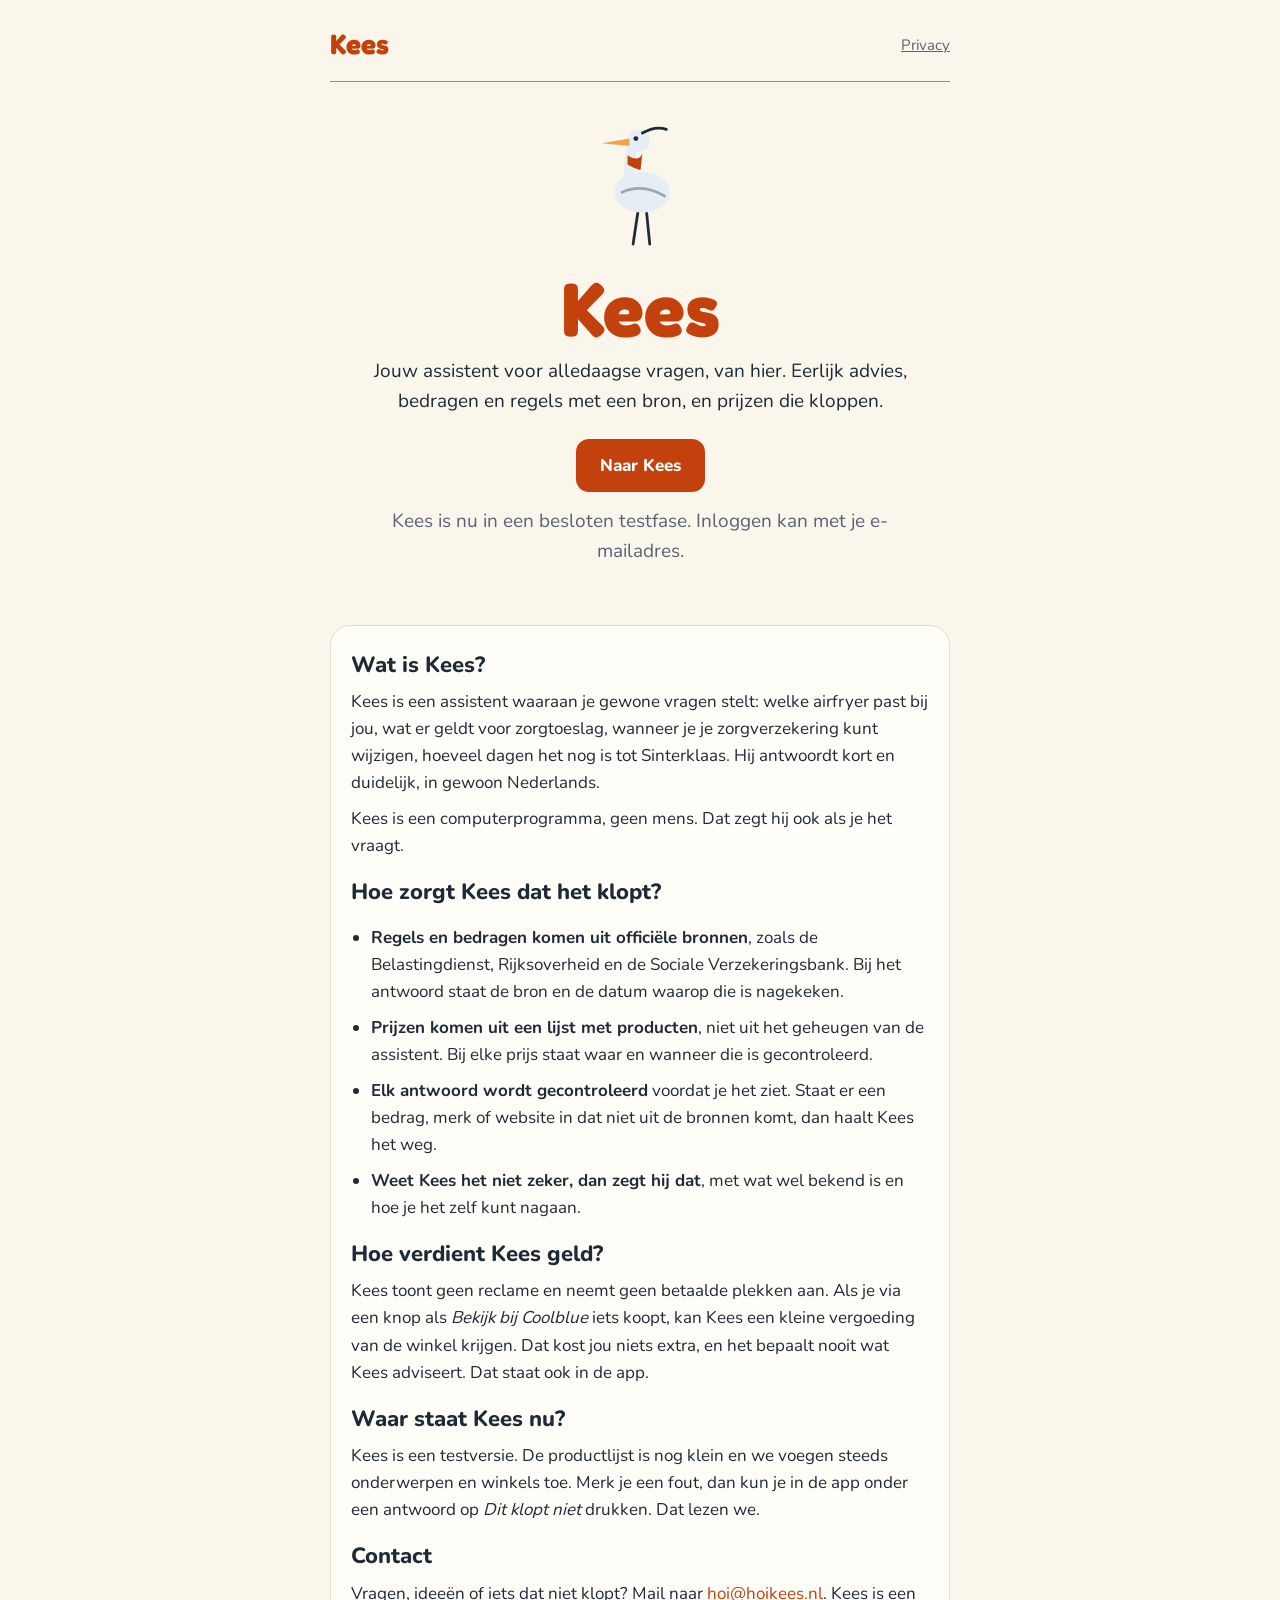
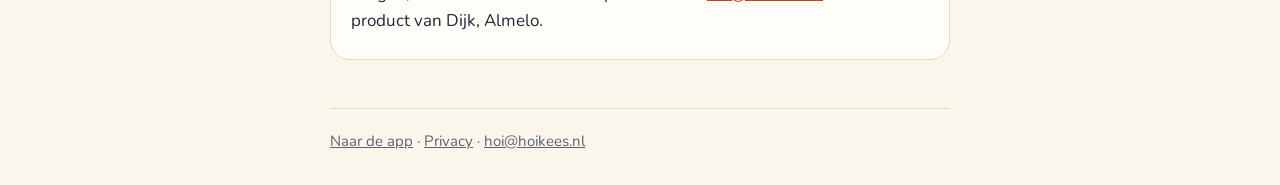
==== index.html @ beee8f16 "Nieuwe hoikees.nl: uitleg over Kees, privacypagina, eigen lettertypen Co-Authored-By: Claude Sonnet " ====
<!doctype html>
<html lang="nl">
<head>
<meta charset="utf-8">
<meta name="viewport" content="width=device-width, initial-scale=1">
<!-- Awin -->
<meta name="awin" content="Awin">
<link rel="icon" href="favicon.svg" type="image/svg+xml">
<link rel="apple-touch-icon" href="apple-touch-icon.png">
<link rel="preload" href="fonts/fredoka-700.woff2" as="font" type="font/woff2" crossorigin>
<link rel="stylesheet" href="style.css">
<title>Kees · jouw assistent voor alledaagse vragen</title>
<meta name="description" content="Kees is een assistent voor alledaagse vragen in Nederland: eerlijk advies, bedragen en regels met bron, en prijzen die kloppen. Nu in een besloten testfase.">
<meta property="og:title" content="Kees, klaar is Kees">
<meta property="og:description" content="Een assistent voor alledaagse vragen in Nederland. Eerlijk advies, altijd met bron.">
<meta property="og:type" content="website">
<meta property="og:url" content="https://hoikees.nl/">
<meta name="theme-color" content="#FBF6EC">
</head>
<body>
<div class="wrap">
<header class="top">
  <a class="kees-naam" href="/">Kees</a>
  <nav aria-label="Menu"><a href="privacy.html">Privacy</a></nav>
</header>
<div class="horizon"></div>

<main>
<section class="hero">
  <svg role="img" aria-label="Kees de reiger" viewBox="0 0 120 140" width="111" height="130">
    <path class="legs" d="M58 96 L52 136 M66 96 L70 136" stroke-width="3" stroke-linecap="round"/>
    <ellipse cx="62" cy="80" rx="30" ry="22" fill="#E6EDF4"/>
    <path d="M40 80 Q62 70 86 84" stroke="#9AA6B4" stroke-width="3" fill="none" stroke-linecap="round"/>
    <path d="M50 66 Q44 40 56 26" stroke="#E6EDF4" stroke-width="12" fill="none" stroke-linecap="round"/>
    <circle cx="58" cy="24" r="12" fill="#E6EDF4"/>
    <path class="legs" d="M62 16 Q76 8 88 12" stroke-width="3" fill="none" stroke-linecap="round"/>
    <path d="M48 22 L18 27 L48 30 Z" fill="#F4A24A"/>
    <circle cx="55" cy="22" r="2.6" fill="#1F2A37"/>
    <path d="M46 40 Q58 48 62 38 L60 56 Q52 54 46 50 Z" fill="#C2410C"/>
  </svg>
  <h1>Kees</h1>
  <p>Jouw assistent voor alledaagse vragen, van hier. Eerlijk advies, bedragen en regels met een bron, en prijzen die kloppen.</p>
  <a class="knop" href="https://app.hoikees.nl">Naar Kees</a>
  <p class="klein" style="margin-top:14px">Kees is nu in een besloten testfase. Inloggen kan met je e-mailadres.</p>
</section>

<section class="kaart">
  <h2>Wat is Kees?</h2>
  <p>Kees is een assistent waaraan je gewone vragen stelt: welke airfryer past bij jou, wat er geldt voor zorgtoeslag, wanneer je je zorgverzekering kunt wijzigen, hoeveel dagen het nog is tot Sinterklaas. Hij antwoordt kort en duidelijk, in gewoon Nederlands.</p>
  <p>Kees is een computerprogramma, geen mens. Dat zegt hij ook als je het vraagt.</p>

  <h2>Hoe zorgt Kees dat het klopt?</h2>
  <ul>
    <li><strong>Regels en bedragen komen uit officiële bronnen</strong>, zoals de Belastingdienst, Rijksoverheid en de Sociale Verzekeringsbank. Bij het antwoord staat de bron en de datum waarop die is nagekeken.</li>
    <li><strong>Prijzen komen uit een lijst met producten</strong>, niet uit het geheugen van de assistent. Bij elke prijs staat waar en wanneer die is gecontroleerd.</li>
    <li><strong>Elk antwoord wordt gecontroleerd</strong> voordat je het ziet. Staat er een bedrag, merk of website in dat niet uit de bronnen komt, dan haalt Kees het weg.</li>
    <li><strong>Weet Kees het niet zeker, dan zegt hij dat</strong>, met wat wel bekend is en hoe je het zelf kunt nagaan.</li>
  </ul>

  <h2>Hoe verdient Kees geld?</h2>
  <p>Kees toont geen reclame en neemt geen betaalde plekken aan. Als je via een knop als <em>Bekijk bij Coolblue</em> iets koopt, kan Kees een kleine vergoeding van de winkel krijgen. Dat kost jou niets extra, en het bepaalt nooit wat Kees adviseert. Dat staat ook in de app.</p>

  <h2>Waar staat Kees nu?</h2>
  <p>Kees is een testversie. De productlijst is nog klein en we voegen steeds onderwerpen en winkels toe. Merk je een fout, dan kun je in de app onder een antwoord op <em>Dit klopt niet</em> drukken. Dat lezen we.</p>

  <h2>Contact</h2>
  <p>Vragen, ideeën of iets dat niet klopt? Mail naar <a href="mailto:hoi@hoikees.nl">hoi@hoikees.nl</a>. Kees is een product van Dijk, Almelo.</p>
</section>
</main>

<footer>
  <a href="https://app.hoikees.nl">Naar de app</a> · <a href="privacy.html">Privacy</a> · <a href="mailto:hoi@hoikees.nl">hoi@hoikees.nl</a>
</footer>
</div>
</body>
</html>
---- style.css ----
@font-face{font-family:Nunito;font-weight:400;font-display:swap;src:url(fonts/nunito-400.woff2) format("woff2")}
@font-face{font-family:Nunito;font-weight:700;font-display:swap;src:url(fonts/nunito-700.woff2) format("woff2")}
@font-face{font-family:Nunito;font-weight:800;font-display:swap;src:url(fonts/nunito-800.woff2) format("woff2")}
@font-face{font-family:Fredoka;font-weight:700;font-display:swap;src:url(fonts/fredoka-700.woff2) format("woff2")}
:root{--oranje:#C2410C;--creme:#FBF6EC;--inkt:#1F2A37;--groen:#3F7D58;--grijs:#5A6273;--lijn:#E5DCC8;--kaart:#FFFDF8;--rand:#8A8470;--poot:#1F2A37;--knoptekst:#fff}
@media (prefers-color-scheme:dark){:root{--oranje:#F07A3C;--creme:#141B24;--inkt:#F3ECDD;--groen:#7CC49A;--grijs:#A9B1BE;--lijn:#2C3846;--kaart:#1B2430;--rand:#6F7F93;--poot:#E6EDF4;--knoptekst:#141B24}}
*{box-sizing:border-box}
body{margin:0;background:var(--creme);color:var(--inkt);font-family:Nunito,system-ui,sans-serif;font-size:17px;line-height:1.6}
a{color:var(--oranje)}
a:focus-visible,.knop:focus-visible{outline:3px solid var(--oranje);outline-offset:3px}
.wrap{max-width:660px;margin:0 auto;padding:0 20px}
.kees-naam{font-family:Fredoka,Nunito,sans-serif;font-weight:700;color:var(--oranje)}
header.top{display:flex;align-items:center;justify-content:space-between;padding:22px 0 0}
header.top .kees-naam{font-size:28px;text-decoration:none}
header.top nav a{font-size:15px;color:var(--grijs)}
.horizon{height:1px;background:var(--inkt);opacity:.5;margin:14px 0 0}
.hero{text-align:center;padding:36px 0 8px}
.hero svg{height:130px;width:auto}
h1{font-family:Fredoka,Nunito,sans-serif;font-weight:700;font-size:clamp(46px,11vw,76px);line-height:1;margin:14px 0 10px;color:var(--oranje)}
.hero p{font-size:19px;margin:0 auto 22px;max-width:30em}
.knop{display:inline-block;background:var(--oranje);color:var(--knoptekst);font-weight:800;text-decoration:none;border-radius:13px;padding:13px 24px}
.klein{font-size:15px;color:var(--grijs)}
h2{font-weight:800;font-size:22px;line-height:1.25;margin:2em 0 .4em}
p,li{margin:.5em 0}
ul{padding-left:1.2em}
.kaart{background:var(--kaart);border:1px solid var(--lijn);border-radius:20px;padding:6px 20px 16px;margin-top:28px}
.kaart h2{margin-top:.9em}
.groen{color:var(--groen);font-weight:700}
footer{margin-top:48px;padding:20px 0 32px;border-top:1px solid var(--lijn);font-size:15px;color:var(--grijs)}
footer a{color:inherit}
.legs{stroke:var(--poot)}
@media (prefers-reduced-motion:no-preference){.hero svg{animation:zweef 3s ease-in-out infinite}@keyframes zweef{50%{transform:translateY(-5px)}}}
article h1{font-family:Nunito,system-ui,sans-serif;font-weight:800;font-size:32px;line-height:1.2;color:var(--inkt);margin:28px 0 6px}
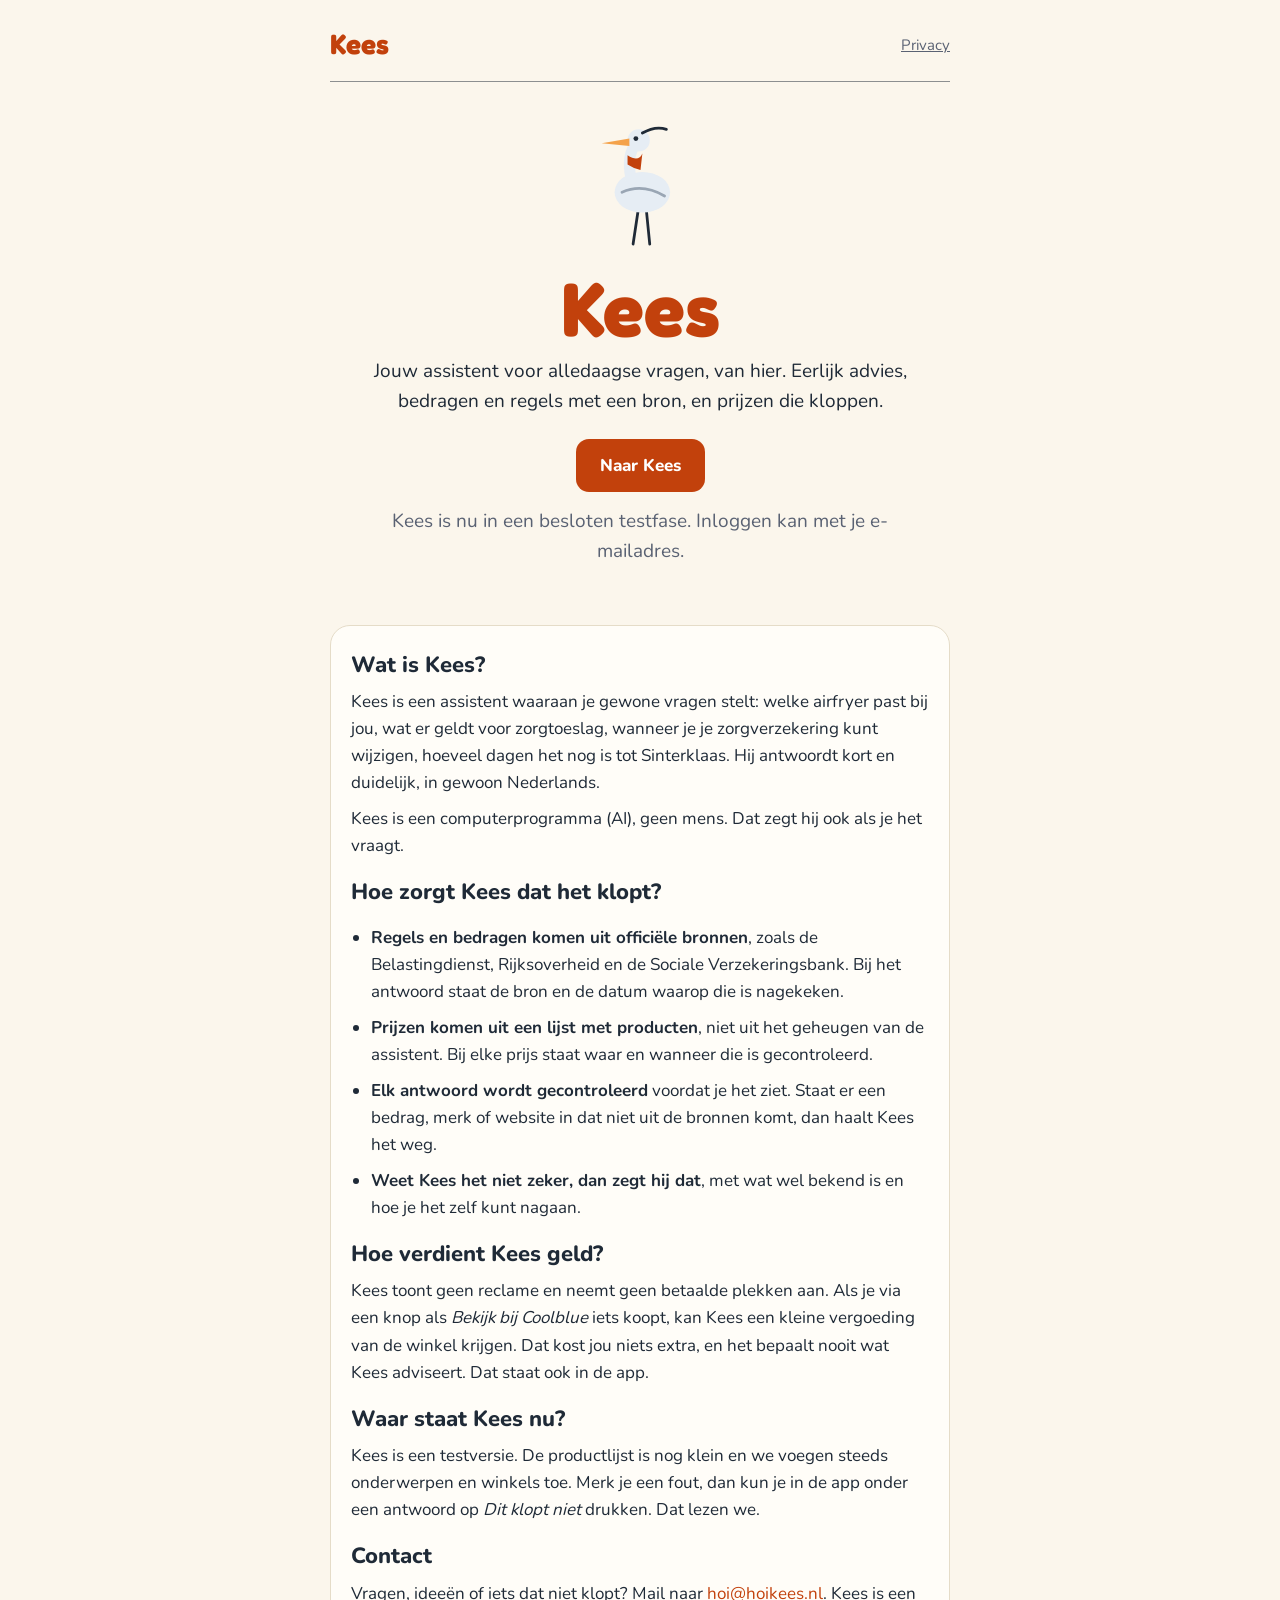
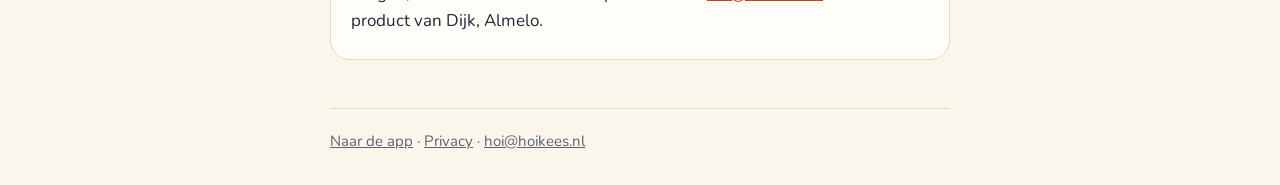
==== commit 6ab1ab0a: "Deelvoorbeeld met plaatje en AI-vermelding Co-Authored-By: Claude Sonnet 5.5 <noreply@anthropic.com>" ====
--- a/index.html
+++ b/index.html
@@ -15,6 +15,11 @@
 <meta property="og:description" content="Een assistent voor alledaagse vragen in Nederland. Eerlijk advies, altijd met bron.">
 <meta property="og:type" content="website">
 <meta property="og:url" content="https://hoikees.nl/">
+<meta property="og:image" content="https://hoikees.nl/og.png">
+<meta property="og:image:width" content="1200">
+<meta property="og:image:height" content="630">
+<meta property="og:image:alt" content="Kees de reiger">
+<meta name="twitter:card" content="summary_large_image">
 <meta name="theme-color" content="#FBF6EC">
 </head>
 <body>
@@ -47,7 +52,7 @@
 <section class="kaart">
   <h2>Wat is Kees?</h2>
   <p>Kees is een assistent waaraan je gewone vragen stelt: welke airfryer past bij jou, wat er geldt voor zorgtoeslag, wanneer je je zorgverzekering kunt wijzigen, hoeveel dagen het nog is tot Sinterklaas. Hij antwoordt kort en duidelijk, in gewoon Nederlands.</p>
-  <p>Kees is een computerprogramma, geen mens. Dat zegt hij ook als je het vraagt.</p>
+  <p>Kees is een computerprogramma (AI), geen mens. Dat zegt hij ook als je het vraagt.</p>
 
   <h2>Hoe zorgt Kees dat het klopt?</h2>
   <ul>
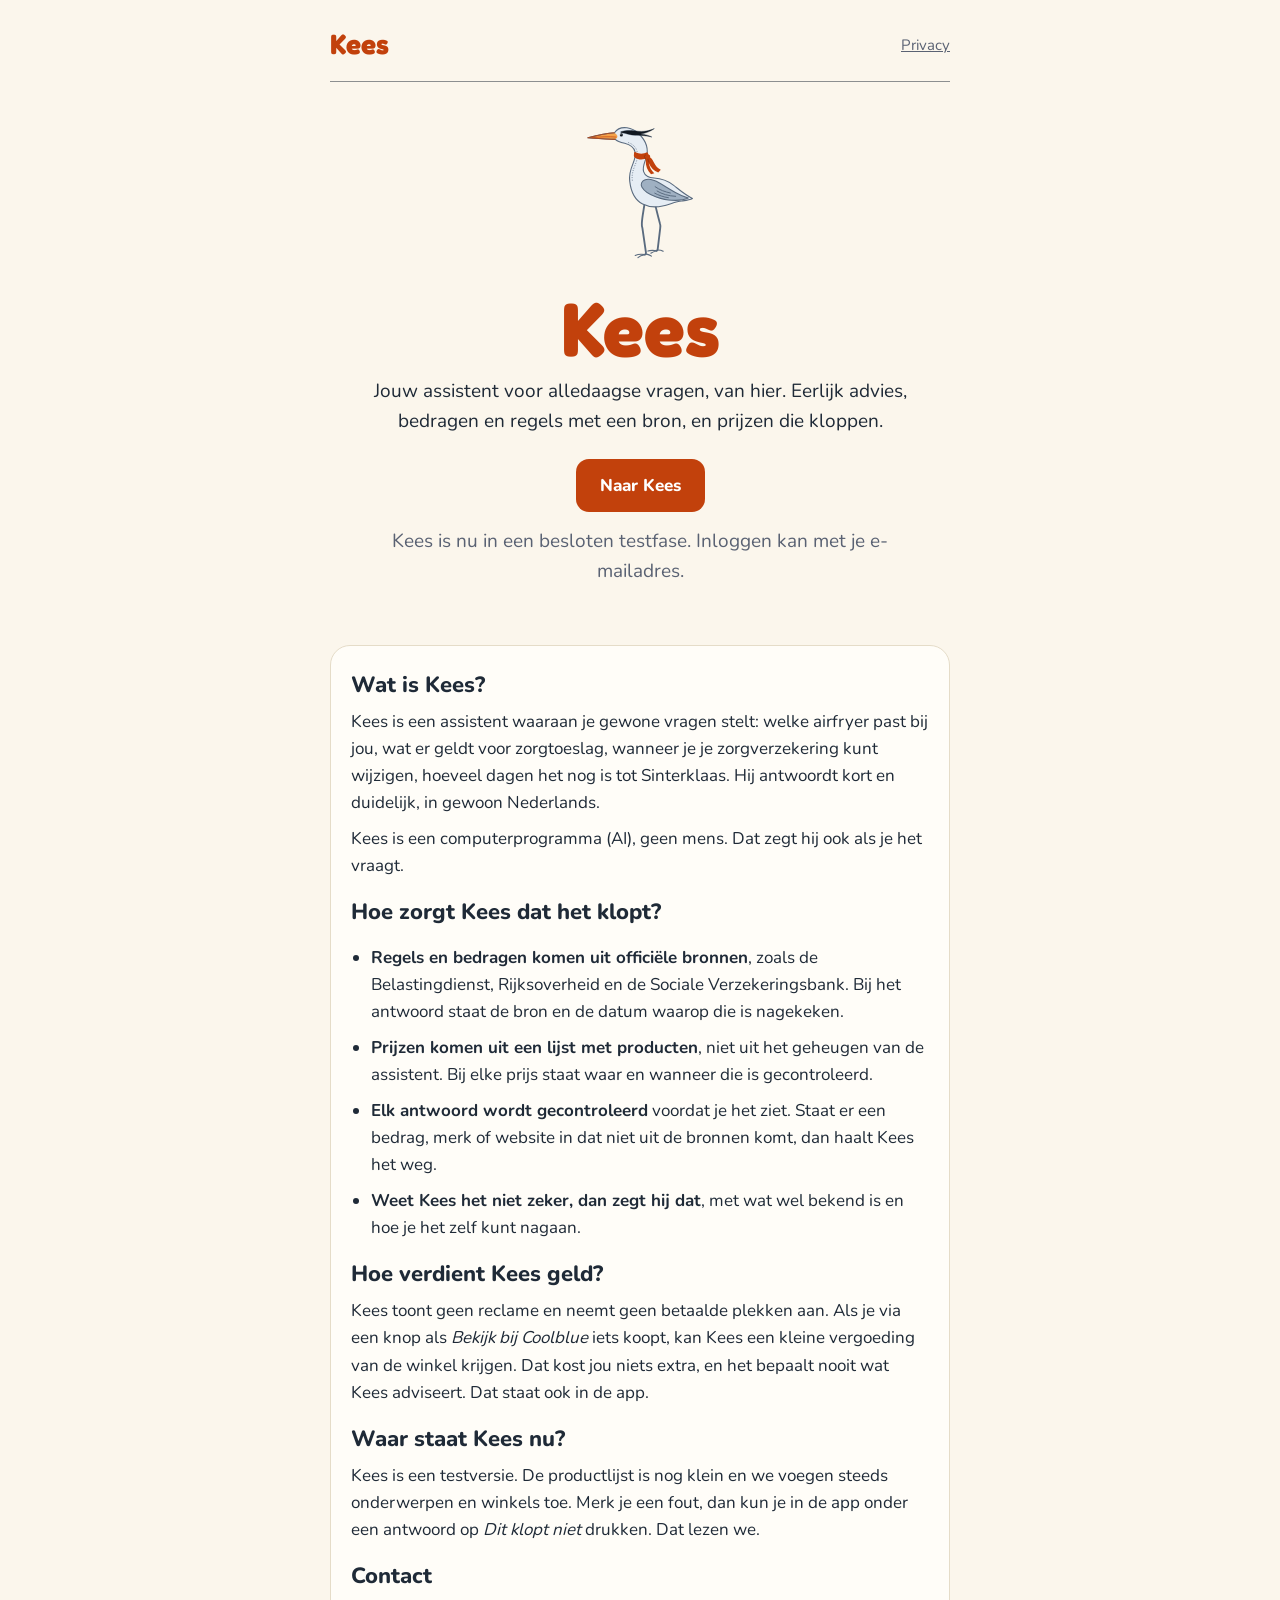
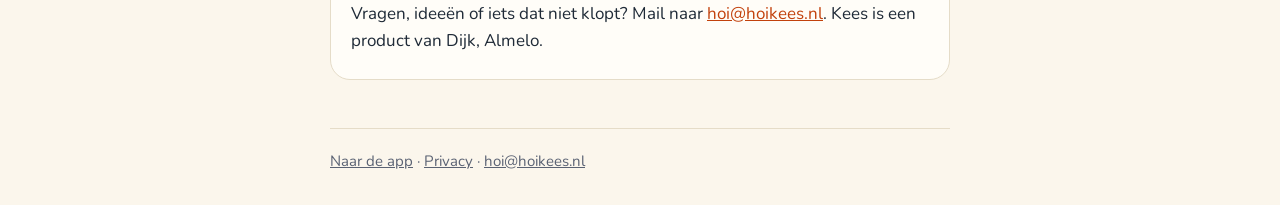
==== commit f3afa42a: "Nieuwe Kees-tekening op de site, nieuw deelplaatje en iconen Co-Authored-By: Claude Sonnet 5.5 <nore" ====
--- a/index.html
+++ b/index.html
@@ -32,17 +32,7 @@
 
 <main>
 <section class="hero">
-  <svg role="img" aria-label="Kees de reiger" viewBox="0 0 120 140" width="111" height="130">
-    <path class="legs" d="M58 96 L52 136 M66 96 L70 136" stroke-width="3" stroke-linecap="round"/>
-    <ellipse cx="62" cy="80" rx="30" ry="22" fill="#E6EDF4"/>
-    <path d="M40 80 Q62 70 86 84" stroke="#9AA6B4" stroke-width="3" fill="none" stroke-linecap="round"/>
-    <path d="M50 66 Q44 40 56 26" stroke="#E6EDF4" stroke-width="12" fill="none" stroke-linecap="round"/>
-    <circle cx="58" cy="24" r="12" fill="#E6EDF4"/>
-    <path class="legs" d="M62 16 Q76 8 88 12" stroke-width="3" fill="none" stroke-linecap="round"/>
-    <path d="M48 22 L18 27 L48 30 Z" fill="#F4A24A"/>
-    <circle cx="55" cy="22" r="2.6" fill="#1F2A37"/>
-    <path d="M46 40 Q58 48 62 38 L60 56 Q52 54 46 50 Z" fill="#C2410C"/>
-  </svg>
+  <img src="kees.svg" alt="Kees de reiger" width="127" height="150">
   <h1>Kees</h1>
   <p>Jouw assistent voor alledaagse vragen, van hier. Eerlijk advies, bedragen en regels met een bron, en prijzen die kloppen.</p>
   <a class="knop" href="https://app.hoikees.nl">Naar Kees</a>
--- a/style.css
+++ b/style.css
@@ -15,7 +15,7 @@
 header.top nav a{font-size:15px;color:var(--grijs)}
 .horizon{height:1px;background:var(--inkt);opacity:.5;margin:14px 0 0}
 .hero{text-align:center;padding:36px 0 8px}
-.hero svg{height:130px;width:auto}
+.hero img{height:150px;width:auto}
 h1{font-family:Fredoka,Nunito,sans-serif;font-weight:700;font-size:clamp(46px,11vw,76px);line-height:1;margin:14px 0 10px;color:var(--oranje)}
 .hero p{font-size:19px;margin:0 auto 22px;max-width:30em}
 .knop{display:inline-block;background:var(--oranje);color:var(--knoptekst);font-weight:800;text-decoration:none;border-radius:13px;padding:13px 24px}
@@ -29,5 +29,5 @@
 footer{margin-top:48px;padding:20px 0 32px;border-top:1px solid var(--lijn);font-size:15px;color:var(--grijs)}
 footer a{color:inherit}
 .legs{stroke:var(--poot)}
-@media (prefers-reduced-motion:no-preference){.hero svg{animation:zweef 3s ease-in-out infinite}@keyframes zweef{50%{transform:translateY(-5px)}}}
+@media (prefers-reduced-motion:no-preference){.hero img{animation:zweef 3s ease-in-out infinite}@keyframes zweef{50%{transform:translateY(-5px)}}}
 article h1{font-family:Nunito,system-ui,sans-serif;font-weight:800;font-size:32px;line-height:1.2;color:var(--inkt);margin:28px 0 6px}
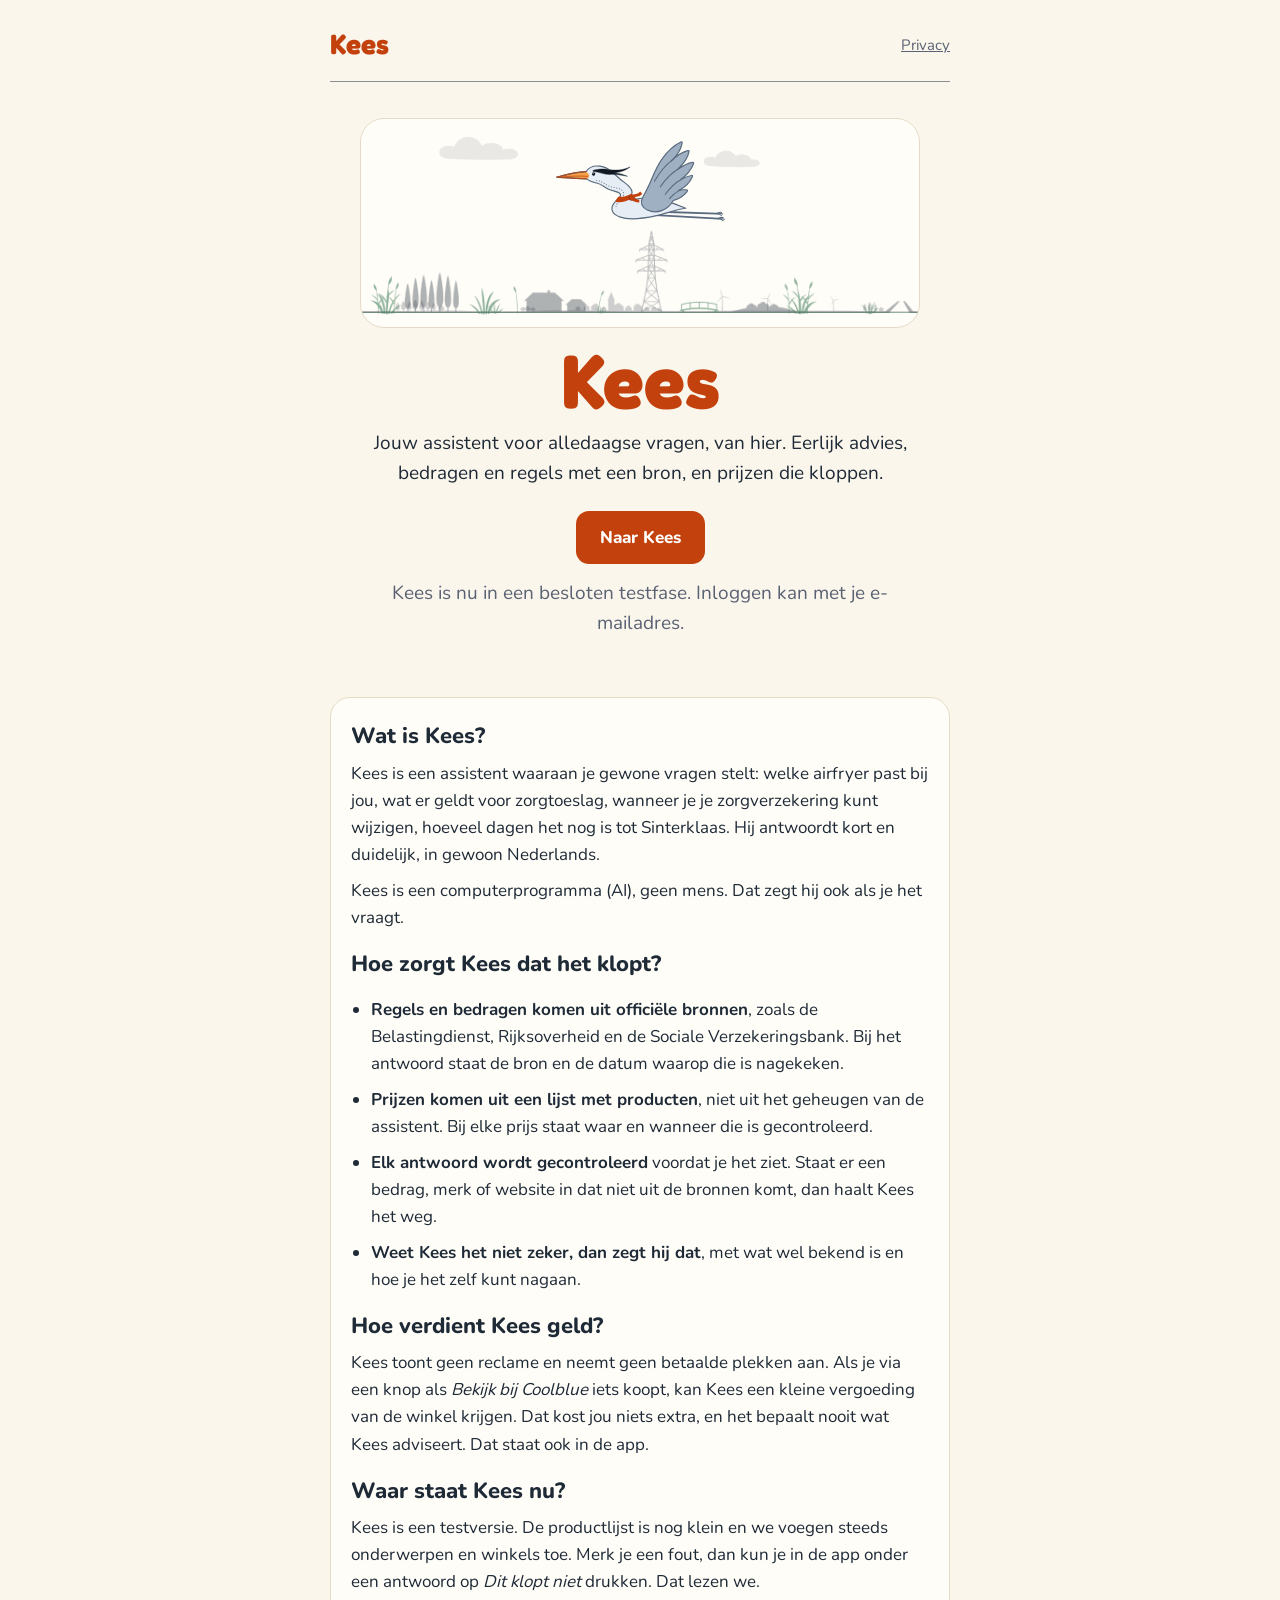
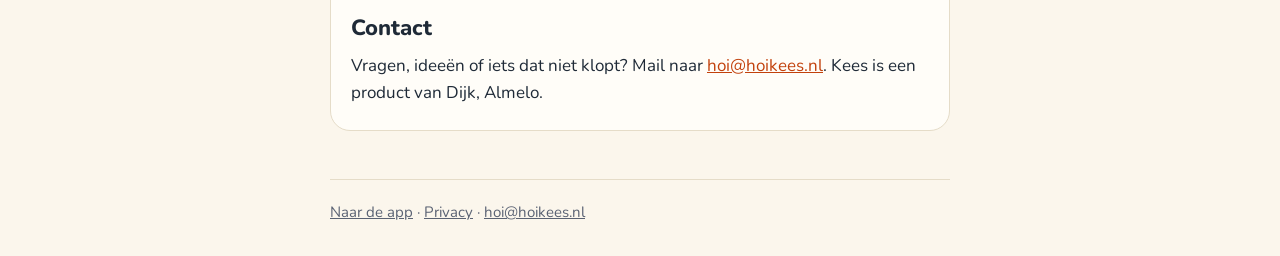
==== commit d46611a9: "Site: vliegende Kees door het polderlandschap als hoofdbeeld Co-Authored-By: Claude Sonnet 5.5 <nore" ====
--- a/index.html
+++ b/index.html
@@ -5,7 +5,7 @@
 <meta name="viewport" content="width=device-width, initial-scale=1">
 <!-- Awin -->
 <meta name="awin" content="Awin">
-<link rel="icon" href="favicon.svg" type="image/svg+xml">
+<link rel="icon" href="favicon-64.png" type="image/png" sizes="64x64">
 <link rel="apple-touch-icon" href="apple-touch-icon.png">
 <link rel="preload" href="fonts/fredoka-700.woff2" as="font" type="font/woff2" crossorigin>
 <link rel="stylesheet" href="style.css">
@@ -32,7 +32,125 @@
 
 <main>
 <section class="hero">
-  <img src="kees.svg" alt="Kees de reiger" width="127" height="150">
+  <div class="toneel" role="img" aria-label="Kees de reiger vliegt door een Nederlands polderlandschap">
+    <div class="laag laag-wolken" style="--plaatje:url(landschap/laag-wolken.png)"></div>
+    <div class="laag laag-ver" style="--plaatje:url(landschap/laag-ver.png)"></div>
+    <div class="laag laag-midden" style="--plaatje:url(landschap/laag-midden.png)"></div>
+    <div class="laag laag-voor" style="--plaatje:url(landschap/laag-voor.png)"></div>
+    <div class="vlieger"><svg aria-hidden="true" focusable="false" xmlns="http://www.w3.org/2000/svg" width="880" height="468" viewBox="0 -9 880 468"  >
+  
+  
+
+  <g id="kv-poten" fill="none" stroke="#5A6B7F" stroke-linecap="round" stroke-linejoin="round">
+    <path stroke-width="8.5" d="M529 365L796 374
+      M513 381L803 397"/>
+    <path stroke-width="5" d="M794 374C805 371 815 371 823 375
+      M794 374C805 375 812 378 817 382
+      M795 373C803 369 811 367 817 368
+      M801 397C814 395 823 396 831 400
+      M801 397C812 398 819 401 825 406
+      M802 396C810 392 819 390 825 392"/>
+  </g>
+
+  <defs>
+    <path id="kv-silhouet" d="M313 183
+      C297 168 277 157 254 154
+      C225 150 203 160 190 179
+      C156 180 100 192 54 205
+      C98 208 153 212 194 213
+      C205 225 223 229 242 233
+      C264 238 272 250 292 260
+      C316 272 343 270 349 284
+      C356 300 327 311 316 331
+      C300 357 316 379 349 390
+      C396 407 466 394 517 383
+      C563 373 609 354 652 349
+      C617 334 579 320 532 309
+      C481 297 440 301 409 309
+      C396 312 389 310 396 298
+      C407 281 405 266 393 252
+      C380 235 360 226 346 212
+      C333 200 329 198 313 183Z"/>
+  </defs>
+
+  <use href="#kv-silhouet" fill="#E6EDF4"/>
+  <path id="kv-snavel" transform="translate(0 -48)" fill="#F4A24A" d="M190 227
+    C156 228 100 240 54 253
+    C98 256 153 260 194 261
+    Q207 253 205 244
+    Q201 234 190 227Z"/>
+  <use href="#kv-silhouet" fill="none" stroke="#5A6B7F" stroke-width="5.5" stroke-linejoin="round"/>
+  <g transform="translate(0 -48)">
+    <path d="M190 227 C156 228 100 240 54 253 C98 256 153 260 194 261"
+      fill="none" stroke="#A64D26" stroke-width="5.5" stroke-linejoin="round"/>
+    <path d="M197 249 C160 246 115 248 76 252" fill="none" stroke="#C2410C" stroke-width="3.5" stroke-linecap="round"/>
+  </g>
+
+  <g class="vleugel"><path id="kv-vleugel" transform="translate(12 0)" fill="#9FB0C2" stroke="#5A6B7F" stroke-width="5.5" stroke-linejoin="round" d="M462 357
+    C437 346 428 323 439 302
+    C454 273 469 247 481 216
+    C496 180 510 148 533 117
+    C554 87 581 60 617 42
+    Q625 38 623 47
+    C619 73 598 106 573 130
+    C595 108 622 89 649 82
+    Q657 80 655 88
+    C649 118 629 144 603 168
+    C627 152 651 139 670 136
+    Q678 134 676 143
+    C664 174 643 197 617 216
+    C634 206 652 199 666 197
+    Q674 195 670 204
+    C658 231 633 254 607 267
+    C620 263 632 262 644 264
+    Q651 265 646 272
+    C629 294 607 306 582 313
+    C557 359 505 377 462 357Z"/>
+  <path id="kv-slagpennen" transform="translate(12 0)" fill="none" stroke="#5A6B7F" stroke-width="5" stroke-linecap="round" d="M577 126C540 153 516 188 495 224
+    M608 165C574 186 545 216 522 250
+    M622 213C589 232 564 257 545 284
+    M612 265C591 277 576 290 565 304"/></g>
+
+  <path id="kv-nekstippels" fill="none" stroke="#5A6B7F" stroke-width="5" stroke-linecap="round" stroke-dasharray="0.1 12.5" d="M239 220
+    C266 223 278 240 301 248
+    C322 256 350 253 361 272
+    C372 293 352 304 338 322
+    Q329 332 329 344"/>
+
+  <g id="kv-kopdetails" transform="translate(698 57) scale(-1 1)">
+    <path id="kv-oogstreep-en-kuif" fill="#111820" stroke="#5A6B7F" stroke-width="3" stroke-linejoin="round" paint-order="stroke" d="M476 117
+      C456 111 432 108 407 112
+      C374 117 344 118 304 101
+      C324 116 349 125 375 128
+      C352 130 332 136 316 144
+      C346 138 371 134 396 135
+      C422 137 448 124 472 122
+      Q478 121 476 117 Z"/>
+    <circle id="kv-oog" cx="473" cy="133" r="7.8" fill="#111820"/>
+    <circle cx="475.1" cy="130.8" r="2.25" fill="#FFFFFF"/>
+  </g>
+
+  <g id="kv-sjaal" fill="#C2410C">
+    <path d="M397 291C413 278 429 287 441 271
+      L450 282C437 299 421 291 404 305Z
+      M398 297C414 299 420 310 437 309
+      L436 322C416 324 407 312 394 312Z"/>
+    <path d="M345 294C363 299 381 292 399 282
+      Q404 280 405 286L404 297
+      Q402 303 397 306
+      C379 317 352 324 331 320
+      Q325 319 326 314L337 299
+      Q340 294 345 294Z"/>
+    <path d="M391 288C399 284 409 286 413 292
+      C418 298 414 307 407 310
+      C398 314 390 310 387 304
+      Q383 294 391 288Z"/>
+    <path d="M390 290Q384 298 391 306 M412 301Q419 303 423 307"
+      fill="none" stroke="#803313" stroke-width="3.5" stroke-linecap="round"/>
+  </g>
+</svg>
+</div>
+  </div>
   <h1>Kees</h1>
   <p>Jouw assistent voor alledaagse vragen, van hier. Eerlijk advies, bedragen en regels met een bron, en prijzen die kloppen.</p>
   <a class="knop" href="https://app.hoikees.nl">Naar Kees</a>
--- a/style.css
+++ b/style.css
@@ -15,7 +15,7 @@
 header.top nav a{font-size:15px;color:var(--grijs)}
 .horizon{height:1px;background:var(--inkt);opacity:.5;margin:14px 0 0}
 .hero{text-align:center;padding:36px 0 8px}
-.hero img{height:150px;width:auto}
+
 h1{font-family:Fredoka,Nunito,sans-serif;font-weight:700;font-size:clamp(46px,11vw,76px);line-height:1;margin:14px 0 10px;color:var(--oranje)}
 .hero p{font-size:19px;margin:0 auto 22px;max-width:30em}
 .knop{display:inline-block;background:var(--oranje);color:var(--knoptekst);font-weight:800;text-decoration:none;border-radius:13px;padding:13px 24px}
@@ -29,5 +29,20 @@
 footer{margin-top:48px;padding:20px 0 32px;border-top:1px solid var(--lijn);font-size:15px;color:var(--grijs)}
 footer a{color:inherit}
 .legs{stroke:var(--poot)}
-@media (prefers-reduced-motion:no-preference){.hero img{animation:zweef 3s ease-in-out infinite}@keyframes zweef{50%{transform:translateY(-5px)}}}
+
 article h1{font-family:Nunito,system-ui,sans-serif;font-weight:800;font-size:32px;line-height:1.2;color:var(--inkt);margin:28px 0 6px}
+
+/* Kees vliegt door een polderlandschap: vier zwarte silhouetten als masker, zodat ze in licht en donker de juiste kleur krijgen. */
+.toneel{position:relative;height:210px;max-width:560px;margin:0 auto 6px;overflow:hidden;border-radius:24px;background:var(--kaart);border:1px solid var(--lijn)}
+.laag{position:absolute;left:0;bottom:0;--h:140px;height:var(--h);width:calc(100% + var(--h)*8);background:var(--inkt);-webkit-mask:var(--plaatje) repeat-x 0 0/auto 100%;mask:var(--plaatje) repeat-x 0 0/auto 100%;animation:schuif var(--duur) linear infinite;will-change:transform}
+.laag-wolken{--h:210px;--duur:260s;opacity:.10}
+.laag-ver{--duur:95s;opacity:.22}
+.laag-midden{--duur:46s;opacity:.36}
+.laag-voor{--duur:24s;opacity:.6;background:var(--groen)}
+.vlieger{position:absolute;left:50%;top:12px;width:190px;margin-left:-95px;animation:zweef 3s ease-in-out infinite}
+.vlieger svg{display:block;width:100%;height:auto}
+.vlieger .vleugel{transform-box:view-box;transform-origin:500px 349px;animation:klap .8s ease-in-out infinite alternate}
+@keyframes schuif{to{transform:translateX(calc(var(--h)*-8))}}
+@keyframes zweef{50%{transform:translateY(-6px)}}
+@keyframes klap{from{transform:rotate(-6deg)}to{transform:rotate(10deg)}}
+@media (prefers-reduced-motion:reduce){.laag,.vlieger,.vlieger .vleugel{animation:none}}
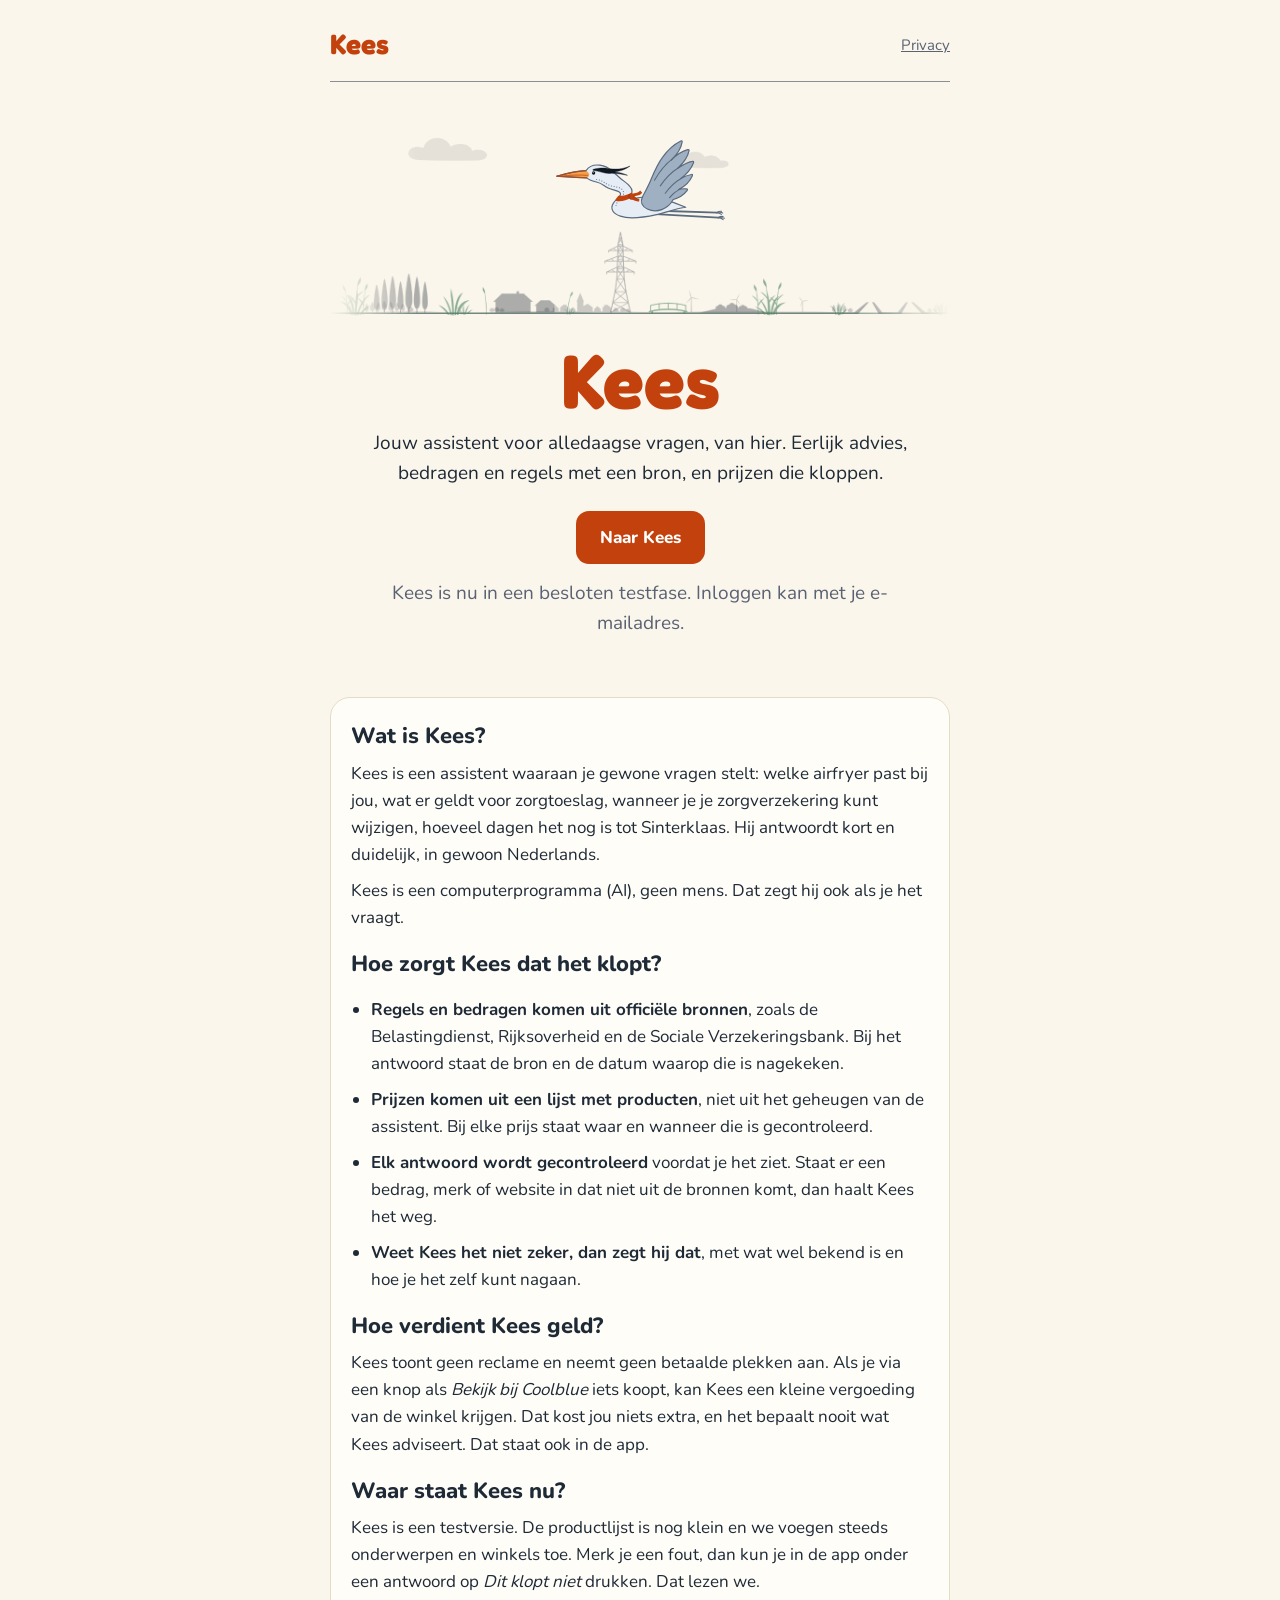
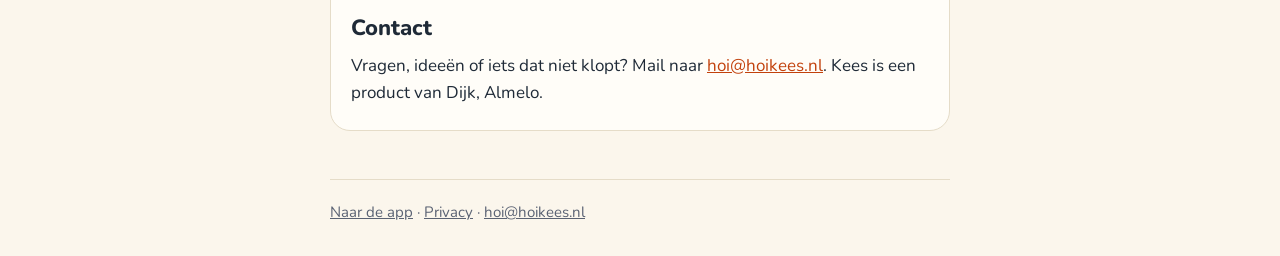
==== commit 6e78d853: "Site: versienummer op de stijl, zodat telefoons nieuwe stijlen meteen laden Co-Authored-By: Claude S" ====
--- a/index.html
+++ b/index.html
@@ -8,7 +8,7 @@
 <link rel="icon" href="favicon-64.png" type="image/png" sizes="64x64">
 <link rel="apple-touch-icon" href="apple-touch-icon.png">
 <link rel="preload" href="fonts/fredoka-700.woff2" as="font" type="font/woff2" crossorigin>
-<link rel="stylesheet" href="style.css">
+<link rel="stylesheet" href="style.css?v=2">
 <title>Kees · jouw assistent voor alledaagse vragen</title>
 <meta name="description" content="Kees is een assistent voor alledaagse vragen in Nederland: eerlijk advies, bedragen en regels met bron, en prijzen die kloppen. Nu in een besloten testfase.">
 <meta property="og:title" content="Kees, klaar is Kees">
--- a/style.css
+++ b/style.css
@@ -33,7 +33,7 @@
 article h1{font-family:Nunito,system-ui,sans-serif;font-weight:800;font-size:32px;line-height:1.2;color:var(--inkt);margin:28px 0 6px}
 
 /* Kees vliegt door een polderlandschap: vier zwarte silhouetten als masker, zodat ze in licht en donker de juiste kleur krijgen. */
-.toneel{position:relative;height:210px;max-width:560px;margin:0 auto 6px;overflow:hidden;border-radius:24px;background:var(--kaart);border:1px solid var(--lijn)}
+.toneel{position:relative;height:210px;max-width:660px;margin:0 auto 6px;overflow:hidden;-webkit-mask-image:linear-gradient(to right,transparent,#000 14%,#000 86%,transparent);mask-image:linear-gradient(to right,transparent,#000 14%,#000 86%,transparent)} /* geen kader: het landschap loopt aan de zijkanten zacht uit */
 .laag{position:absolute;left:0;bottom:0;--h:140px;height:var(--h);width:calc(100% + var(--h)*8);background:var(--inkt);-webkit-mask:var(--plaatje) repeat-x 0 0/auto 100%;mask:var(--plaatje) repeat-x 0 0/auto 100%;animation:schuif var(--duur) linear infinite;will-change:transform}
 .laag-wolken{--h:210px;--duur:260s;opacity:.10}
 .laag-ver{--duur:95s;opacity:.22}
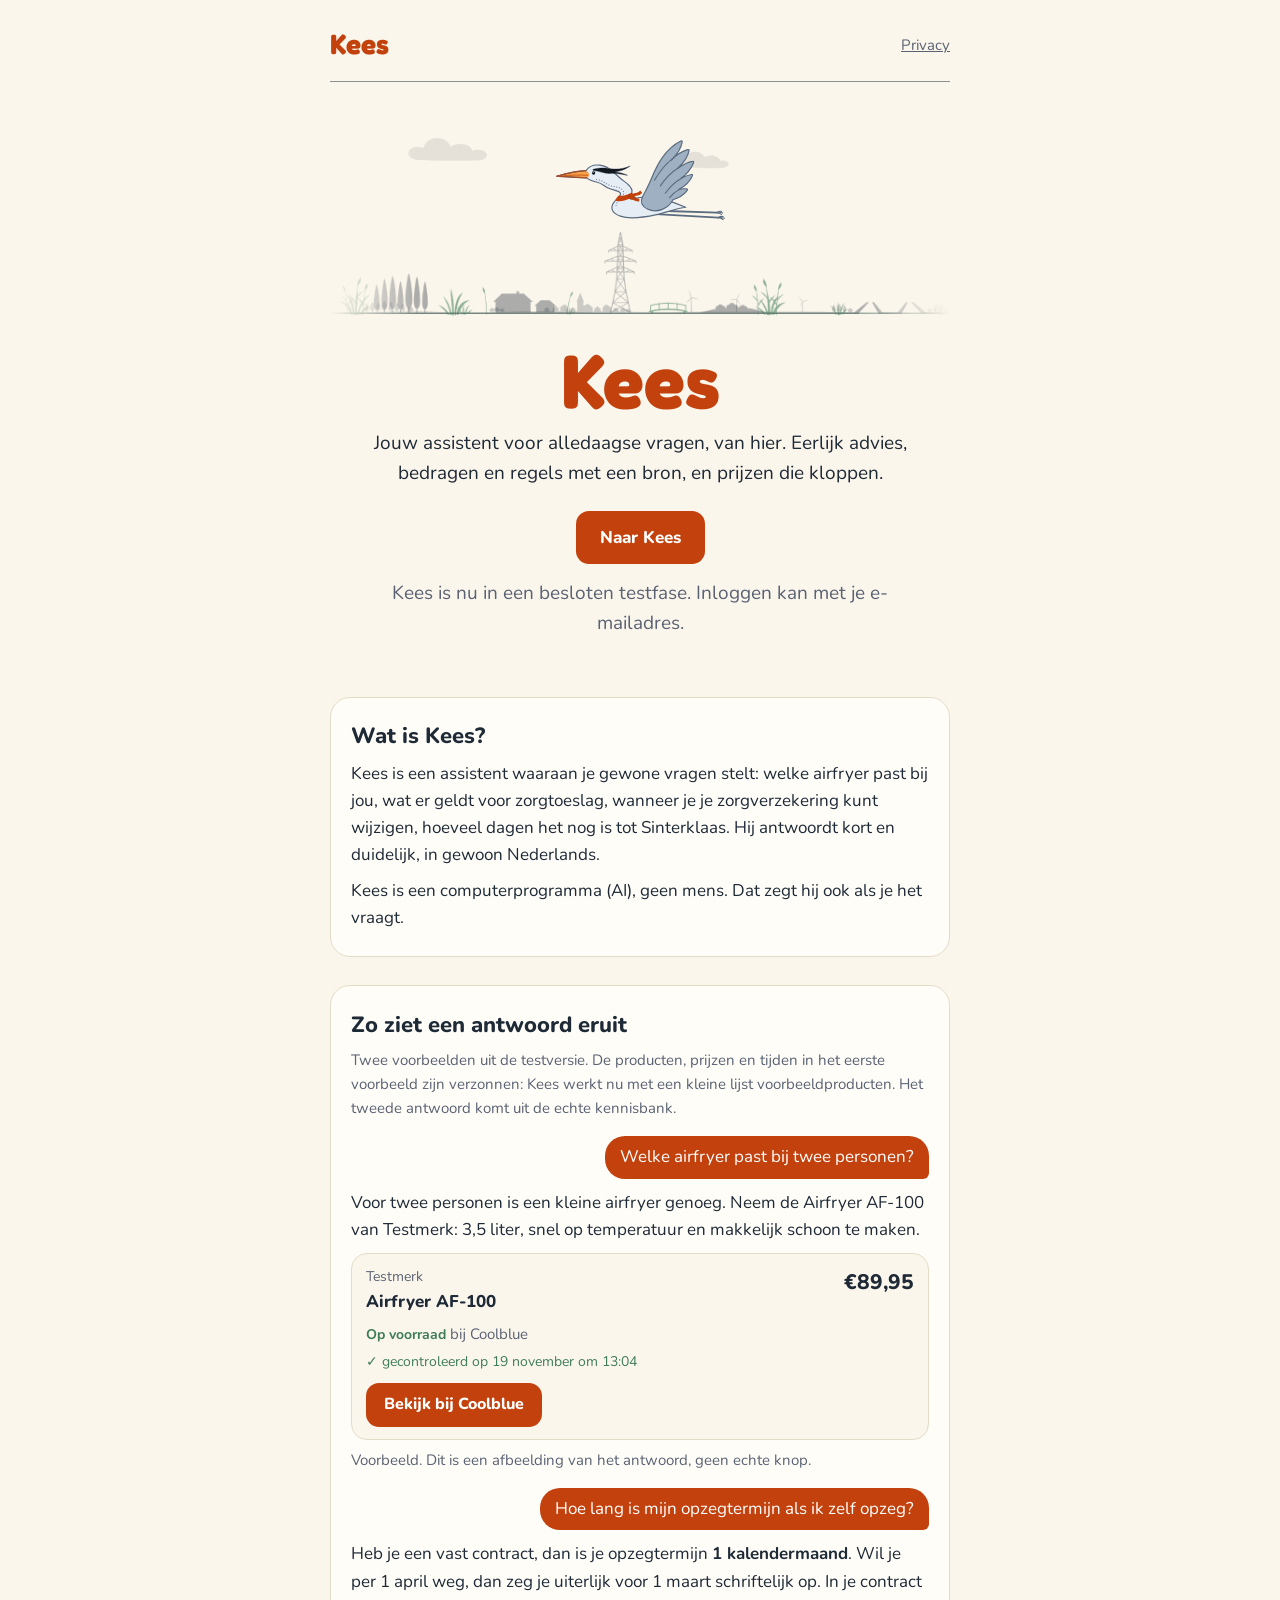
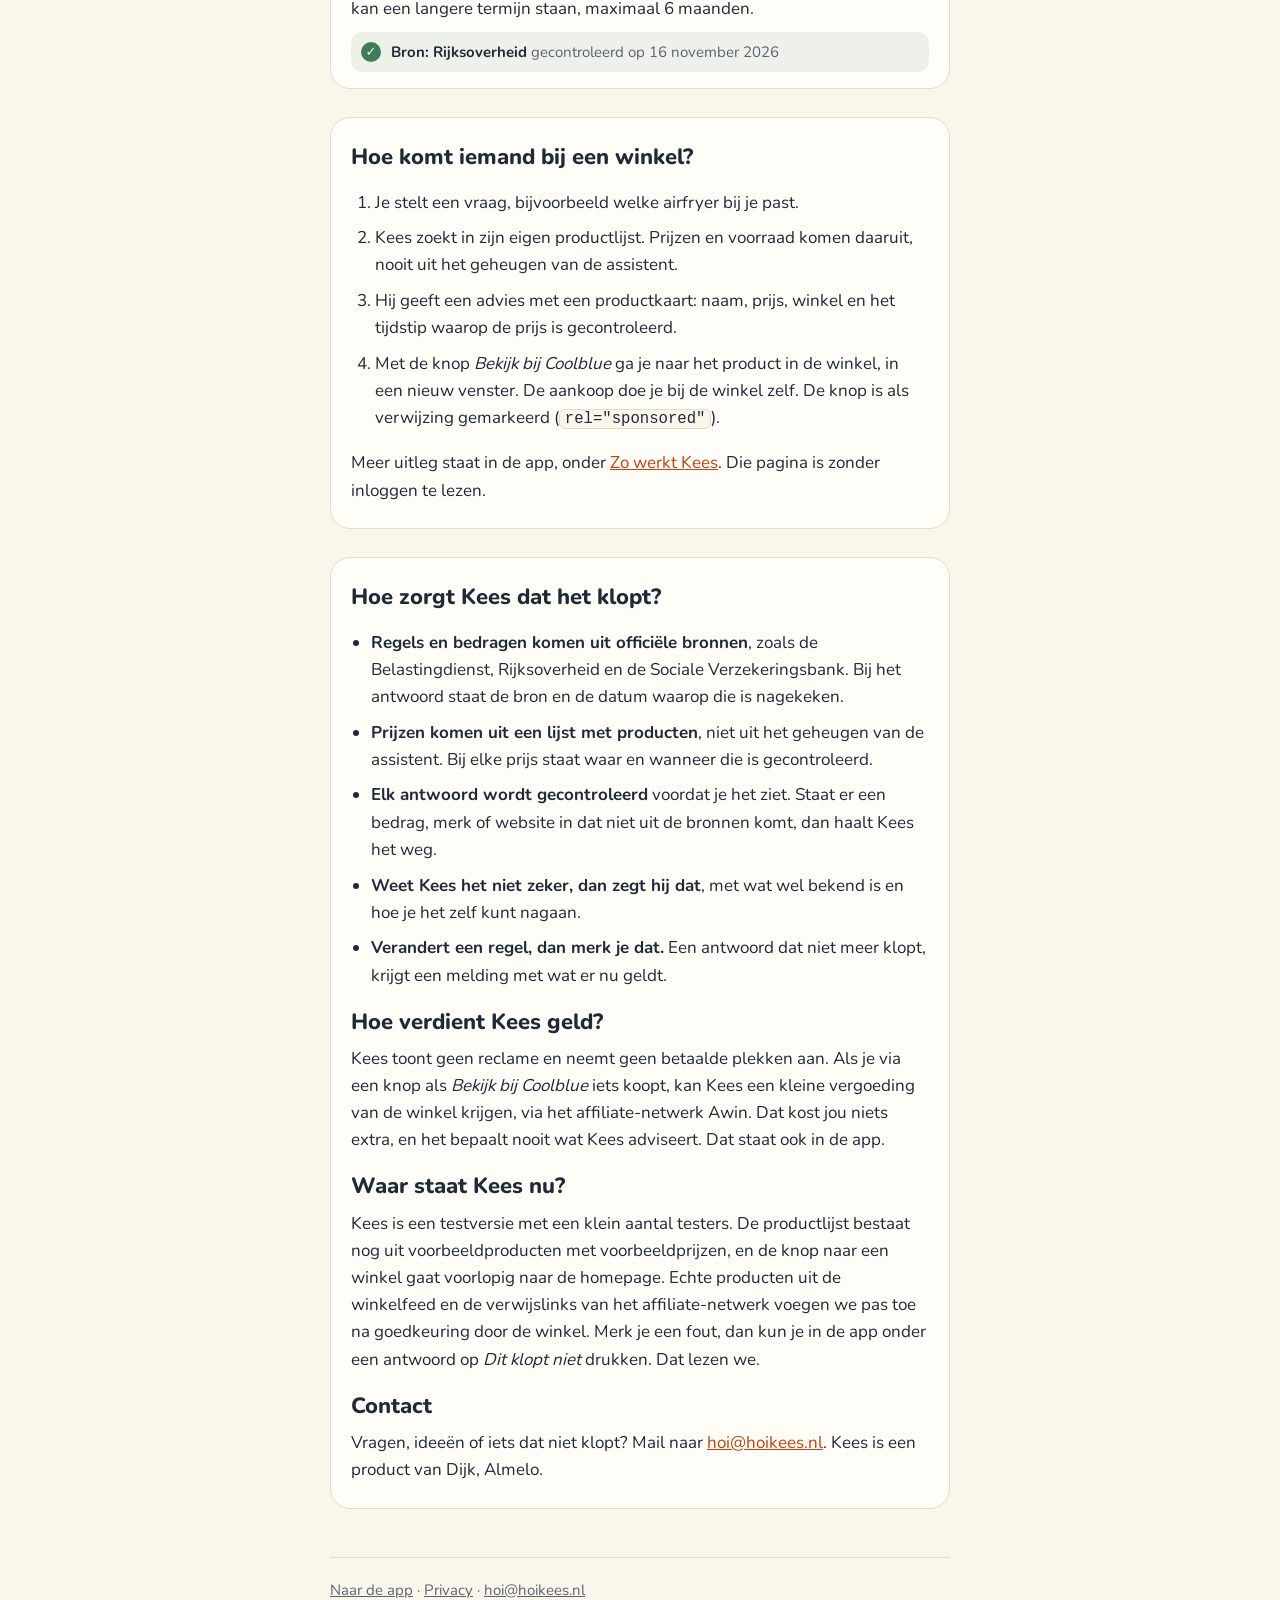
==== commit ea88cb77: "Site: voorbeelden van een antwoord, uitleg hoe iemand bij een winkel komt, eerlijk over voorbeeldpro" ====
--- a/index.html
+++ b/index.html
@@ -5,10 +5,11 @@
 <meta name="viewport" content="width=device-width, initial-scale=1">
 <!-- Awin -->
 <meta name="awin" content="Awin">
-<link rel="icon" href="favicon-64.png" type="image/png" sizes="64x64">
+<link rel="icon" href="favicon.ico" sizes="48x48">
+<link rel="icon" href="favicon-kop-64.png" type="image/png" sizes="64x64">
 <link rel="apple-touch-icon" href="apple-touch-icon.png">
 <link rel="preload" href="fonts/fredoka-700.woff2" as="font" type="font/woff2" crossorigin>
-<link rel="stylesheet" href="style.css?v=2">
+<link rel="stylesheet" href="style.css?v=3">
 <title>Kees · jouw assistent voor alledaagse vragen</title>
 <meta name="description" content="Kees is een assistent voor alledaagse vragen in Nederland: eerlijk advies, bedragen en regels met bron, en prijzen die kloppen. Nu in een besloten testfase.">
 <meta property="og:title" content="Kees, klaar is Kees">
@@ -161,20 +162,61 @@
   <h2>Wat is Kees?</h2>
   <p>Kees is een assistent waaraan je gewone vragen stelt: welke airfryer past bij jou, wat er geldt voor zorgtoeslag, wanneer je je zorgverzekering kunt wijzigen, hoeveel dagen het nog is tot Sinterklaas. Hij antwoordt kort en duidelijk, in gewoon Nederlands.</p>
   <p>Kees is een computerprogramma (AI), geen mens. Dat zegt hij ook als je het vraagt.</p>
-
+</section>
+
+<section class="kaart" aria-labelledby="voorbeeld-kop">
+  <h2 id="voorbeeld-kop">Zo ziet een antwoord eruit</h2>
+  <p class="klein">Twee voorbeelden uit de testversie. De producten, prijzen en tijden in het eerste voorbeeld zijn verzonnen: Kees werkt nu met een kleine lijst voorbeeldproducten. Het tweede antwoord komt uit de echte kennisbank.</p>
+
+  <figure class="voorbeeld" aria-label="Voorbeeld: een productvraag">
+    <div class="v-vraag">Welke airfryer past bij twee personen?</div>
+    <div class="v-antwoord">
+      <p>Voor twee personen is een kleine airfryer genoeg. Neem de Airfryer AF-100 van Testmerk: 3,5 liter, snel op temperatuur en makkelijk schoon te maken.</p>
+      <div class="v-product">
+        <div class="v-kop"><div><span class="v-merk">Testmerk</span><span class="v-naam">Airfryer AF-100</span></div><div class="v-prijs">&euro;89,95</div></div>
+        <div class="v-regel"><span class="v-voorraad">Op voorraad</span> <span class="klein">bij Coolblue</span></div>
+        <div class="v-controle"><span aria-hidden="true">&#10003;</span> gecontroleerd op 19 november om 13:04</div>
+        <span class="knop v-knop">Bekijk bij Coolblue</span>
+      </div>
+    </div>
+    <figcaption class="klein">Voorbeeld. Dit is een afbeelding van het antwoord, geen echte knop.</figcaption>
+  </figure>
+
+  <figure class="voorbeeld" aria-label="Voorbeeld: een vraag over een regel">
+    <div class="v-vraag">Hoe lang is mijn opzegtermijn als ik zelf opzeg?</div>
+    <div class="v-antwoord">
+      <p>Heb je een vast contract, dan is je opzegtermijn <strong>1 kalendermaand</strong>. Wil je per 1 april weg, dan zeg je uiterlijk voor 1 maart schriftelijk op. In je contract kan een langere termijn staan, maximaal 6 maanden.</p>
+      <div class="v-bron"><span class="v-vink" aria-hidden="true">&#10003;</span><span><strong>Bron: Rijksoverheid</strong> <span class="klein">gecontroleerd op 16 november 2026</span></span></div>
+    </div>
+  </figure>
+</section>
+
+<section class="kaart" aria-labelledby="winkel-kop">
+  <h2 id="winkel-kop">Hoe komt iemand bij een winkel?</h2>
+  <ol>
+    <li>Je stelt een vraag, bijvoorbeeld welke airfryer bij je past.</li>
+    <li>Kees zoekt in zijn eigen productlijst. Prijzen en voorraad komen daaruit, nooit uit het geheugen van de assistent.</li>
+    <li>Hij geeft een advies met een productkaart: naam, prijs, winkel en het tijdstip waarop de prijs is gecontroleerd.</li>
+    <li>Met de knop <em>Bekijk bij Coolblue</em> ga je naar het product in de winkel, in een nieuw venster. De aankoop doe je bij de winkel zelf. De knop is als verwijzing gemarkeerd (<code>rel="sponsored"</code>).</li>
+  </ol>
+  <p>Meer uitleg staat in de app, onder <a href="https://app.hoikees.nl/#uitleg">Zo werkt Kees</a>. Die pagina is zonder inloggen te lezen.</p>
+</section>
+
+<section class="kaart">
   <h2>Hoe zorgt Kees dat het klopt?</h2>
   <ul>
     <li><strong>Regels en bedragen komen uit officiële bronnen</strong>, zoals de Belastingdienst, Rijksoverheid en de Sociale Verzekeringsbank. Bij het antwoord staat de bron en de datum waarop die is nagekeken.</li>
     <li><strong>Prijzen komen uit een lijst met producten</strong>, niet uit het geheugen van de assistent. Bij elke prijs staat waar en wanneer die is gecontroleerd.</li>
     <li><strong>Elk antwoord wordt gecontroleerd</strong> voordat je het ziet. Staat er een bedrag, merk of website in dat niet uit de bronnen komt, dan haalt Kees het weg.</li>
     <li><strong>Weet Kees het niet zeker, dan zegt hij dat</strong>, met wat wel bekend is en hoe je het zelf kunt nagaan.</li>
+    <li><strong>Verandert een regel, dan merk je dat.</strong> Een antwoord dat niet meer klopt, krijgt een melding met wat er nu geldt.</li>
   </ul>
 
   <h2>Hoe verdient Kees geld?</h2>
-  <p>Kees toont geen reclame en neemt geen betaalde plekken aan. Als je via een knop als <em>Bekijk bij Coolblue</em> iets koopt, kan Kees een kleine vergoeding van de winkel krijgen. Dat kost jou niets extra, en het bepaalt nooit wat Kees adviseert. Dat staat ook in de app.</p>
+  <p>Kees toont geen reclame en neemt geen betaalde plekken aan. Als je via een knop als <em>Bekijk bij Coolblue</em> iets koopt, kan Kees een kleine vergoeding van de winkel krijgen, via het affiliate-netwerk Awin. Dat kost jou niets extra, en het bepaalt nooit wat Kees adviseert. Dat staat ook in de app.</p>
 
   <h2>Waar staat Kees nu?</h2>
-  <p>Kees is een testversie. De productlijst is nog klein en we voegen steeds onderwerpen en winkels toe. Merk je een fout, dan kun je in de app onder een antwoord op <em>Dit klopt niet</em> drukken. Dat lezen we.</p>
+  <p>Kees is een testversie met een klein aantal testers. De productlijst bestaat nog uit voorbeeldproducten met voorbeeldprijzen, en de knop naar een winkel gaat voorlopig naar de homepage. Echte producten uit de winkelfeed en de verwijslinks van het affiliate-netwerk voegen we pas toe na goedkeuring door de winkel. Merk je een fout, dan kun je in de app onder een antwoord op <em>Dit klopt niet</em> drukken. Dat lezen we.</p>
 
   <h2>Contact</h2>
   <p>Vragen, ideeën of iets dat niet klopt? Mail naar <a href="mailto:hoi@hoikees.nl">hoi@hoikees.nl</a>. Kees is een product van Dijk, Almelo.</p>
--- a/style.css
+++ b/style.css
@@ -46,3 +46,23 @@
 @keyframes zweef{50%{transform:translateY(-6px)}}
 @keyframes klap{from{transform:rotate(-6deg)}to{transform:rotate(10deg)}}
 @media (prefers-reduced-motion:reduce){.laag,.vlieger,.vlieger .vleugel{animation:none}}
+
+/* Voorbeelden van een antwoord: dezelfde looks als in de app (bronstrook en productkaart), maar als afbeelding, niet bedienbaar. */
+.voorbeeld{margin:16px 0 0;padding:0}
+.v-vraag{margin:0 0 10px auto;width:fit-content;max-width:88%;background:var(--oranje);color:var(--knoptekst);border-radius:20px 20px 6px 20px;padding:9px 15px;line-height:1.45}
+.v-antwoord{max-width:38em}
+.v-antwoord p{margin:.2em 0 .6em}
+.v-product{background:var(--creme);border:1px solid var(--lijn);border-radius:16px;padding:12px 14px}
+.v-kop{display:flex;justify-content:space-between;gap:12px;align-items:flex-start}
+.v-merk{display:block;font-size:14px;color:var(--grijs)}
+.v-naam{display:block;font-weight:800}
+.v-prijs{font-weight:800;font-size:21px}
+.v-regel{margin:4px 0}
+.v-voorraad{display:inline-block;font-size:14px;font-weight:700;color:var(--groen)}
+.v-controle{font-size:14px;color:var(--groen);margin:2px 0 10px}
+.v-knop{padding:9px 18px;font-size:16px;cursor:default}
+.v-bron{display:flex;gap:10px;align-items:center;background:color-mix(in srgb,var(--groen) 9%,var(--kaart));border-radius:12px;padding:8px 12px 8px 10px;font-size:15px}
+.v-vink{flex:none;width:20px;height:20px;border-radius:50%;background:var(--groen);color:var(--creme);display:grid;place-items:center;font-size:13px;font-weight:800;line-height:1}
+figcaption{margin-top:8px}
+ol{padding-left:1.4em}
+code{font-size:.92em;background:var(--creme);border:1px solid var(--lijn);border-radius:6px;padding:0 5px}
